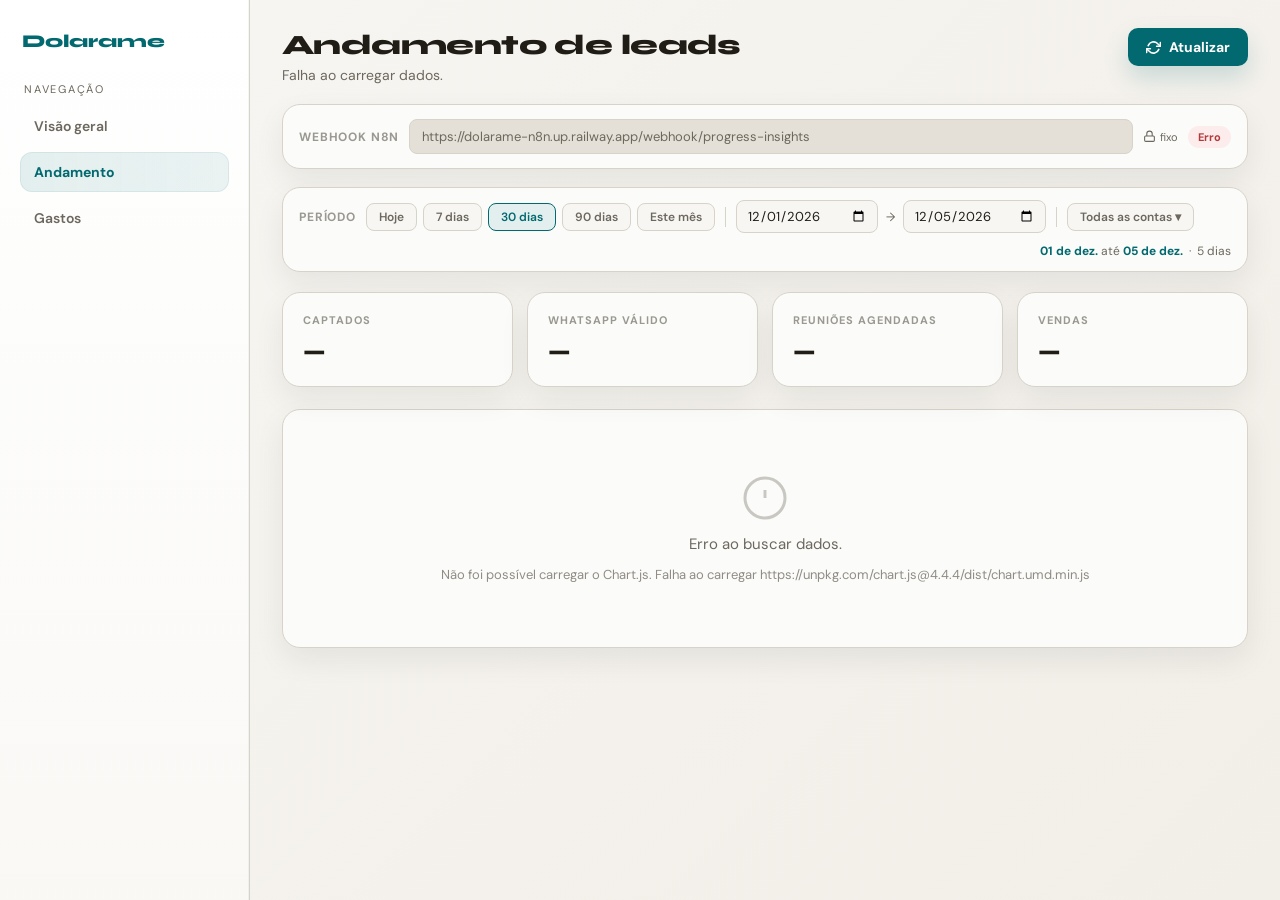
==== andamento/index.html @ 9abc8131 "fix: update preset application to use applyMonthToDate" ====
<!DOCTYPE html>
<html lang="pt-BR" data-theme="light">

<head>
  <meta charset="UTF-8" />
  <meta name="viewport" content="width=device-width, initial-scale=1.0" />
  <title>Dolarame · Andamento de leads</title>
  <link
    href="https://fonts.googleapis.com/css2?family=Syne:wght@400;700;800&family=DM+Sans:ital,wght@0,400;0,500;0,700;1,400&display=swap"
    rel="stylesheet">
  <link rel="stylesheet" href="../shared.css" />
  <style>
    * {
      box-sizing: border-box;
    }

    body {
      margin: 0;
      font-family: 'DM Sans', Arial, sans-serif;
    }

    h1 {
      margin: 0;
      font-family: 'Syne', sans-serif;
      font-size: 28px;
      font-weight: 800;
      letter-spacing: -.01em;
    }

    .sub {
      color: var(--muted);
      margin-top: 4px;
      font-size: 14px;
    }

    .top-actions {
      display: flex;
      align-items: center;
      gap: 12px;
      flex-shrink: 0;
    }

    .last-updated {
      font-size: 12px;
      color: var(--muted);
    }

    .btn-refresh {
      display: inline-flex;
      align-items: center;
      gap: 8px;
      padding: 10px 18px;
      border-radius: 10px;
      background: var(--primary);
      color: #fff;
      font-family: 'DM Sans', sans-serif;
      font-size: 14px;
      font-weight: 700;
      border: none;
      cursor: pointer;
      transition: opacity .15s, transform .1s;
    }

    .btn-refresh:hover {
      opacity: .88;
    }

    .btn-refresh:active {
      transform: scale(.97);
    }

    .btn-refresh:disabled {
      opacity: .55;
      cursor: not-allowed;
    }

    .btn-refresh svg {
      width: 15px;
      height: 15px;
      transition: transform .6s ease;
    }

    .btn-refresh.loading svg {
      animation: spin .7s linear infinite;
    }

    @keyframes spin {
      to {
        transform: rotate(360deg);
      }
    }

    .webhook-bar {
      display: flex;
      align-items: center;
      gap: 10px;
      margin-bottom: 18px;
      padding: 14px 16px;
      background: var(--surface2);
      border: 1px solid var(--border);
      border-radius: var(--radius);
    }

    .webhook-bar label {
      font-size: 12px;
      font-weight: 700;
      text-transform: uppercase;
      letter-spacing: .07em;
      color: #9a9891;
      white-space: nowrap;
    }

    .webhook-bar input {
      flex: 1;
      padding: 8px 12px;
      border: 1px solid var(--border);
      border-radius: 8px;
      background: var(--divider);
      font-family: 'DM Sans', monospace;
      font-size: 13px;
      color: var(--muted);
      outline: none;
      cursor: not-allowed;
    }

    .webhook-lock {
      font-size: 11px;
      color: var(--muted);
      display: flex;
      align-items: center;
      gap: 4px;
      white-space: nowrap;
    }

    .webhook-lock svg {
      width: 13px;
      height: 13px;
    }

    .badge-status {
      font-size: 11px;
      font-weight: 700;
      padding: 4px 10px;
      border-radius: 999px;
      white-space: nowrap;
    }

    .bs-ok {
      background: var(--success-soft);
      color: var(--success);
    }

    .bs-err {
      background: var(--error-soft);
      color: var(--error);
    }

    .bs-idle {
      background: rgba(111, 108, 101, .1);
      color: var(--muted);
    }

    .date-bar {
      display: flex;
      align-items: center;
      gap: 10px;
      margin-bottom: 20px;
      padding: 12px 16px;
      background: var(--surface2);
      border: 1px solid var(--border);
      border-radius: var(--radius);
      flex-wrap: wrap;
    }

    .date-bar label {
      font-size: 12px;
      font-weight: 700;
      text-transform: uppercase;
      letter-spacing: .07em;
      color: #9a9891;
      white-space: nowrap;
    }

    .date-presets {
      display: flex;
      gap: 6px;
      flex-wrap: wrap;
    }

    .preset-btn {
      padding: 5px 12px;
      border-radius: 8px;
      border: 1px solid var(--border);
      background: var(--bg);
      font-family: 'DM Sans', sans-serif;
      font-size: 12px;
      font-weight: 600;
      color: var(--muted);
      cursor: pointer;
      transition: all .15s;
    }

    .preset-btn:hover {
      border-color: var(--primary);
      color: var(--primary);
      background: var(--primary-soft);
    }

    .preset-btn.active {
      background: var(--primary-soft);
      border-color: var(--primary);
      color: var(--primary);
    }

    .date-divider {
      width: 1px;
      height: 20px;
      background: var(--border);
      flex-shrink: 0;
    }

    .date-inputs {
      display: flex;
      align-items: center;
      gap: 8px;
    }

    .date-inputs span {
      font-size: 12px;
      color: var(--muted);
    }

    .date-input {
      padding: 6px 10px;
      border: 1px solid var(--border);
      border-radius: 8px;
      background: var(--bg);
      font-family: 'DM Sans', sans-serif;
      font-size: 13px;
      color: var(--text);
      outline: none;
      transition: border-color .15s;
      cursor: pointer;
    }

    .date-input:focus {
      border-color: var(--primary);
    }

    .date-range-label {
      font-size: 12px;
      color: var(--muted);
      white-space: nowrap;
      margin-left: auto;
    }

    .date-range-label strong {
      color: var(--primary);
      font-weight: 700;
    }

    .account-selector {
      position: relative;
    }

    .account-dropdown {
      display: none;
      position: absolute;
      top: calc(100% + 6px);
      left: 0;
      min-width: 240px;
      max-height: 280px;
      overflow-y: auto;
      background: var(--surface);
      border: 1px solid var(--border);
      border-radius: 10px;
      box-shadow: var(--shadow);
      padding: 8px;
      z-index: 30;
    }

    .account-dropdown.open {
      display: block;
    }

    .account-dropdown-item {
      display: flex;
      align-items: center;
      gap: 8px;
      padding: 7px 8px;
      border-radius: 8px;
      cursor: pointer;
      font-size: 13px;
    }

    .account-dropdown-item:hover {
      background: var(--primary-soft);
    }

    .account-dropdown-item label {
      cursor: pointer;
      flex: 1;
      text-transform: none;
      letter-spacing: normal;
      font-weight: 500;
      color: var(--text);
    }

    .account-dropdown-item input[type="checkbox"] {
      cursor: pointer;
      accent-color: var(--primary);
    }

    .account-dropdown-divider {
      height: 1px;
      background: var(--divider);
      margin: 6px 0;
    }

    .kpis {
      display: grid;
      grid-template-columns: repeat(4, minmax(0, 1fr));
      gap: 14px;
      margin-bottom: 22px;
    }

    .card {
      background: var(--surface2);
      border: 1px solid var(--border);
      border-radius: var(--radius);
      box-shadow: var(--shadow);
    }

    .kpi {
      padding: 20px;
    }

    .kpi .l {
      font-size: 11px;
      text-transform: uppercase;
      letter-spacing: .09em;
      color: #9a9891;
      font-weight: 700;
    }

    .kpi .v {
      font-size: 24px;
      font-weight: 800;
      font-family: 'Syne', sans-serif;
      margin-top: 10px;
    }

    .kpi .m {
      font-size: 13px;
      color: var(--muted);
      margin-top: 6px;
    }

    .section-title {
      font-family: 'Syne', sans-serif;
      font-size: 15px;
      font-weight: 800;
      margin: 30px 0 12px;
      display: flex;
      align-items: center;
      gap: 8px;
    }

    .section-title .n {
      font-size: 11px;
      font-weight: 700;
      color: var(--primary);
      background: var(--primary-soft);
      padding: 2px 8px;
      border-radius: 999px;
    }

    .charts-row {
      display: grid;
      grid-template-columns: 1fr 1fr;
      gap: 14px;
      margin-bottom: 14px;
    }

    .chart-card {
      padding: 18px 18px 10px;
    }

    .chart-card .ch-title {
      font-size: 13px;
      font-weight: 700;
      color: var(--text);
    }

    .chart-card .ch-sub {
      font-size: 12px;
      color: var(--muted);
      margin-top: 2px;
      margin-bottom: 10px;
    }

    .chart-wrap {
      position: relative;
      height: 280px;
    }

    .chart-wrap.tall {
      height: 320px;
    }

    .funnel-card {
      padding: 20px 22px;
      margin-top: 6px;
    }

    .funnel-header {
      display: flex;
      justify-content: space-between;
      align-items: flex-start;
      gap: 12px;
      margin-bottom: 18px;
    }

    /* ── Diagrama Sankey (Apache ECharts) ── */
    .sankey-container {
      width: 100%;
      min-height: 440px;
      overflow-x: auto;
    }

    .sankey-container svg {
      max-width: none;
    }

    .funnel-note {
      font-size: 12px;
      color: var(--muted);
      margin-top: 12px;
    }

    .state-box {
      display: flex;
      flex-direction: column;
      align-items: center;
      justify-content: center;
      gap: 12px;
      padding: 64px 24px;
      color: var(--muted);
      text-align: center;
    }

    .state-box svg {
      opacity: .35;
    }

    .state-box p {
      margin: 0;
      font-size: 15px;
    }

    .state-box small {
      font-size: 13px;
      opacity: .75;
    }

    .spinner-ring {
      width: 40px;
      height: 40px;
      border: 3px solid var(--border);
      border-top-color: var(--primary);
      border-radius: 50%;
      animation: spin .8s linear infinite;
    }

    .skel {
      background: linear-gradient(90deg, #e8e6e1 25%, #f0ede8 50%, #e8e6e1 75%);
      background-size: 200% 100%;
      animation: shimmer 1.4s infinite;
      border-radius: 6px;
      height: 1em;
    }

    .skel-v {
      height: 1.6em;
      width: 70%;
      margin-top: 10px;
    }

    .skel-m {
      height: .9em;
      width: 90%;
      margin-top: 8px;
    }

    @keyframes shimmer {
      to {
        background-position: -200% 0;
      }
    }

    @media (max-width: 980px) {
      .dash {
        grid-template-columns: 1fr;
      }

      .side {
        display: none;
      }

      .kpis {
        grid-template-columns: repeat(2, 1fr);
      }

      .charts-row {
        grid-template-columns: 1fr;
      }
    }
  </style>
</head>

<body>
  <div class="dash">
    <aside class="side">
      <div class="logo">
        <img src="https://www.dolarame.com.br/wp-content/uploads/2022/11/dolarame_logo_verde-claro_verde-escuro.png"
          alt="Dolarame" onerror="this.style.display='none'; this.nextElementSibling.style.display='flex';" />
        <span
          style="display:none; font-family:'Syne',sans-serif; font-size:18px; font-weight:800; color:var(--primary);">Dolarame</span>
      </div>
      <div data-shared-nav></div>
    </aside>

    <main class="main">
      <div class="top">
        <div>
          <h1>Andamento de leads</h1>
          <div class="sub" id="subtitle">Clique em Atualizar para buscar os dados do webhook.</div>
        </div>
        <div class="top-actions">
          <span class="last-updated" id="lastUpdated"></span>
          <button class="btn-refresh" id="btnRefresh" onclick="fetchData()">
            <svg viewBox="0 0 24 24" fill="none" stroke="currentColor" stroke-width="2.5" stroke-linecap="round"
              stroke-linejoin="round">
              <path d="M23 4v6h-6" />
              <path d="M1 20v-6h6" />
              <path d="M3.51 9a9 9 0 0 1 14.85-3.36L23 10M1 14l4.64 4.36A9 9 0 0 0 20.49 15" />
            </svg>
            Atualizar
          </button>
        </div>
      </div>

      <div class="webhook-bar">
        <label>Webhook N8N</label>
        <input type="text" id="webhookUrl" readonly />
        <span class="webhook-lock">
          <svg viewBox="0 0 24 24" fill="none" stroke="currentColor" stroke-width="2">
            <rect x="3" y="11" width="18" height="10" rx="2" />
            <path d="M7 11V7a5 5 0 0 1 10 0v4" />
          </svg>
          fixo
        </span>
        <span class="badge-status bs-idle" id="statusBadge">Aguardando</span>
      </div>

      <div class="date-bar">
        <label>Período</label>
        <div class="date-presets">
          <button class="preset-btn" data-days="0">Hoje</button>
          <button class="preset-btn" data-days="6">7 dias</button>
          <button class="preset-btn active" data-days="29">30 dias</button>
          <button class="preset-btn" data-days="89">90 dias</button>
          <button class="preset-btn" id="btnMonthToDate">Este mês</button>
        </div>
        <div class="date-divider"></div>
        <div class="date-inputs">
          <input type="date" class="date-input" id="startDate" />
          <span>→</span>
          <input type="date" class="date-input" id="endDate" />
        </div>
        <div class="date-divider"></div>
        <div class="account-selector" id="accountSelector">
          <button class="preset-btn" type="button" onclick="toggleAccountDropdown()">
            <span id="accountSelectorLabel">Todas as contas</span> ▾
          </button>
          <div class="account-dropdown" id="accountDropdown">
            <div class="account-dropdown-item">
              <input type="checkbox" id="accountSelectAll" checked onchange="onSelectAllToggle(this)" />
              <label for="accountSelectAll"><strong>Selecionar todas</strong></label>
            </div>
            <div class="account-dropdown-divider"></div>
            <div id="accountCheckboxList"></div>
          </div>
        </div>
        <span class="date-range-label" id="dateRangeLabel"></span>
      </div>

      <div class="kpis" id="kpisArea">
        <div class="card kpi">
          <div class="l">Captados</div>
          <div class="skel skel-v"></div>
          <div class="skel skel-m"></div>
        </div>
        <div class="card kpi">
          <div class="l">WhatsApp válido</div>
          <div class="skel skel-v"></div>
          <div class="skel skel-m"></div>
        </div>
        <div class="card kpi">
          <div class="l">Reuniões agendadas</div>
          <div class="skel skel-v"></div>
          <div class="skel skel-m"></div>
        </div>
        <div class="card kpi">
          <div class="l">Vendas</div>
          <div class="skel skel-v"></div>
          <div class="skel skel-m"></div>
        </div>
      </div>

      <div id="contentArea">
        <div class="card">
          <div class="state-box">
            <svg width="48" height="48" viewBox="0 0 24 24" fill="none" stroke="currentColor" stroke-width="1.5">
              <path d="M3 3h18v18H3z" rx="2" />
              <path d="M3 9h18M9 21V9" />
            </svg>
            <p>Nenhum dado carregado.</p>
            <small>Clique em Atualizar para buscar os dados do webhook.</small>
          </div>
        </div>
      </div>
    </main>
  </div>

  <script src="../shared-menu.js"></script>
  <script>
    const STATIC_WEBHOOK_URL = 'https://dolarame-n8n.up.railway.app/webhook/progress-insights';
    const brl = v => 'R$ ' + Number(v || 0).toLocaleString('pt-BR', { minimumFractionDigits: 2, maximumFractionDigits: 2 });
    const int = v => Number(v || 0).toLocaleString('pt-BR');
    const PALETTE = ['#01696f', '#a85600', '#437a22', '#a13544', '#5b4b8a', '#2f7a7a', '#7a3b2e', '#556b2f', '#8a4b6f', '#3a6ea5'];
    const withAlpha = (hex, a) => { const r = parseInt(hex.slice(1, 3), 16), g = parseInt(hex.slice(3, 5), 16), b = parseInt(hex.slice(5, 7), 16); return `rgba(${r},${g},${b},${a})`; };

    let chartInstances = {};
    let rawPayloads = [];
    let allAccountIds = [];
    let selectedAccountIds = new Set();
    let echartsInstance = null;

    function destroyChart(id) { if (chartInstances[id]) { chartInstances[id].destroy(); delete chartInstances[id]; } }

    function accountKey(item) {
      return (item.account?.id || item.account?.name || 'default').toString();
    }

    function buildAccountOptions(payloads) {
      const map = new Map();
      payloads.forEach(item => {
        const key = accountKey(item);
        if (!map.has(key)) map.set(key, item.account?.name || 'Conta padrão');
      });
      return Array.from(map.entries()).map(([id, name]) => ({ id, name }));
    }

    function initAccountSelector(payloads) {
      const options = buildAccountOptions(payloads);
      allAccountIds = options.map(o => o.id);
      selectedAccountIds = new Set(allAccountIds);

      const list = document.getElementById('accountCheckboxList');
      list.innerHTML = options.map(opt => `
        <div class="account-dropdown-item">
          <input type="checkbox" class="account-checkbox" value="${opt.id}" id="acc-${opt.id}" checked />
          <label for="acc-${opt.id}">${opt.name}</label>
        </div>
      `).join('');

      list.querySelectorAll('.account-checkbox').forEach(cb => cb.addEventListener('change', onAccountCheckboxChange));
      document.getElementById('accountSelectAll').checked = true;
      updateAccountSelectorLabel(options);
    }

    async function onAccountCheckboxChange() {
      selectedAccountIds = new Set(Array.from(document.querySelectorAll('.account-checkbox:checked')).map(cb => cb.value));
      document.getElementById('accountSelectAll').checked = selectedAccountIds.size === allAccountIds.length;
      updateAccountSelectorLabel(buildAccountOptions(rawPayloads));
      await applyFiltersAndRender();
    }

    async function onSelectAllToggle(checkbox) {
      document.querySelectorAll('.account-checkbox').forEach(cb => { cb.checked = checkbox.checked; });
      selectedAccountIds = checkbox.checked ? new Set(allAccountIds) : new Set();
      updateAccountSelectorLabel(buildAccountOptions(rawPayloads));
      await applyFiltersAndRender();
    }

    function updateAccountSelectorLabel(options) {
      const label = document.getElementById('accountSelectorLabel');
      if (selectedAccountIds.size === 0) {
        label.textContent = 'Nenhuma conta';
      } else if (selectedAccountIds.size === allAccountIds.length) {
        label.textContent = 'Todas as contas';
      } else if (selectedAccountIds.size === 1) {
        const id = Array.from(selectedAccountIds)[0];
        const opt = options.find(o => o.id === id);
        label.textContent = opt ? opt.name : '1 conta';
      } else {
        label.textContent = `${selectedAccountIds.size} contas selecionadas`;
      }
    }

    function toggleAccountDropdown() {
      document.getElementById('accountDropdown').classList.toggle('open');
    }

    function closeAccountDropdown() {
      document.getElementById('accountDropdown').classList.remove('open');
    }

    function getFilteredPayloads() {
      if (allAccountIds.length === 0) return rawPayloads;
      return rawPayloads.filter(item => selectedAccountIds.has(accountKey(item)));
    }

    // Monta o layout completo (card do sankey + linhas de gráficos) em uma
    // única atribuição de innerHTML, para não destruir o gráfico ECharts
    // que será injetado depois via manipulação direta do DOM.
    function buildContentLayout(metrics) {
      document.getElementById('contentArea').innerHTML = `
        <div class="card funnel-card">
          <div class="funnel-header">
            <div>
              <div class="ch-title">Fluxo de progresso dos leads</div>
            </div>
            <div class="badge-status bs-ok">${int(metrics.totals.captured)} captados</div>
          </div>
          <div id="sankeyContainer" class="sankey-container">
            <div class="state-box">
              <div class="spinner-ring"></div>
              <p>Montando o diagrama…</p>
            </div>
          </div>
          <div class="funnel-note">A espessura de cada fluxo representa a quantidade de leads que percorreu aquele caminho.</div>
        </div>

        <div class="section-title"><span class="n">1</span> Captação por campanha e conjunto</div>
        <div class="charts-row">
          <div class="card chart-card">
            <div class="ch-title">Captação por campanha</div>
            <div class="ch-sub">Total de captações por campanha</div>
            <div class="chart-wrap"><canvas id="campaignChart"></canvas></div>
          </div>
          <div class="card chart-card">
            <div class="ch-title">Captação por conjunto</div>
            <div class="ch-sub">Total de captações por conjunto de anúncios</div>
            <div class="chart-wrap"><canvas id="setChart"></canvas></div>
          </div>
        </div>
        <div class="section-title"><span class="n">2</span> Captação por criativo</div>
        <div class="card chart-card">
          <div class="ch-title">Captação por criativo</div>
          <div class="ch-sub">Captações por anúncio/criativo</div>
          <div class="chart-wrap"><canvas id="creativeChart"></canvas></div>
        </div>
      `;
    }

    async function applyFiltersAndRender() {
      const filtered = getFilteredPayloads();
      const metrics = aggregateMetrics(filtered);
      renderKPIs(metrics);
      buildContentLayout(metrics);
      renderCharts(metrics);
      await renderSankey(metrics);
    }

    // ── Carregamento dinâmico do Chart.js (com fallback entre CDNs) ────
    const CHART_CDN_URLS = [
      'https://cdnjs.cloudflare.com/ajax/libs/Chart.js/4.4.4/chart.umd.min.js',
      'https://cdn.jsdelivr.net/npm/chart.js@4.4.4/dist/chart.umd.min.js',
      'https://unpkg.com/chart.js@4.4.4/dist/chart.umd.min.js'
    ];
    let chartLoadPromise = null;
    function loadScriptOnce(src) {
      return new Promise((resolve, reject) => {
        const s = document.createElement('script');
        s.src = src;
        s.onload = () => resolve();
        s.onerror = () => reject(new Error('Falha ao carregar ' + src));
        document.head.appendChild(s);
      });
    }
    async function ensureChartLoaded() {
      if (window.Chart) return;
      if (chartLoadPromise) return chartLoadPromise;
      chartLoadPromise = (async () => {
        let lastErr = null;
        for (const url of CHART_CDN_URLS) {
          try { await loadScriptOnce(url); if (window.Chart) return; } catch (e) { lastErr = e; }
        }
        throw new Error('Não foi possível carregar o Chart.js. ' + (lastErr ? lastErr.message : ''));
      })();
      return chartLoadPromise;
    }

    // ── Carregamento dinâmico do Apache ECharts (com fallback entre CDNs) ──
    const ECHARTS_CDN_URLS = [
      'https://cdnjs.cloudflare.com/ajax/libs/echarts/5.5.1/echarts.min.js',
      'https://cdn.jsdelivr.net/npm/echarts@5/dist/echarts.min.js',
      'https://unpkg.com/echarts@5/dist/echarts.min.js'
    ];
    let echartsLoadPromise = null;
    async function ensureEChartsLoaded() {
      if (window.echarts) return;
      if (echartsLoadPromise) return echartsLoadPromise;
      echartsLoadPromise = (async () => {
        let lastErr = null;
        for (const url of ECHARTS_CDN_URLS) {
          try { await loadScriptOnce(url); if (window.echarts) return; } catch (e) { lastErr = e; }
        }
        throw new Error('Não foi possível carregar o Apache ECharts. Verifique se o domínio cdnjs.cloudflare.com / cdn.jsdelivr.net / unpkg.com não está bloqueado neste ambiente.' + (lastErr ? ' Detalhe: ' + lastErr.message : ''));
      })();
      return echartsLoadPromise;
    }

    function normalizePayloads(raw) {
      let arr = Array.isArray(raw) ? raw : [raw];
      arr = arr.map(p => (p && p.json) ? p.json : p);
      const flat = [];
      arr.forEach(p => {
        if (!p) return;
        if (Array.isArray(p.data)) {
          p.data.forEach(item => flat.push(item));
        } else {
          flat.push(p);
        }
      });
      return flat.filter(p => p && p.campaign && p.ad_sets);
    }

    function aggregateMetrics(payloads) {
      const totals = {
        captured: 0,
        whatsapp: 0,
        noWhatsapp: 0,
        socialSeller: 0,
        repliedWhatsapp: 0,
        hot: 0,
        warm: 0,
        coldQualified: 0,
        coldDisqualified: 0,
        meetingScheduled: 0,
        meetingDone: 0,
        sold: 0,
        converted: 0
      };
      const campaignMap = new Map();
      const setMap = new Map();
      const creativeMap = new Map();

      function addValue(map, key, amount) {
        if (!map.has(key)) map.set(key, { label: key, value: 0 });
        map.get(key).value += Number(amount || 0);
      }

      payloads.forEach(item => {
        const setResume = item.ad_sets?.resume || {};
        totals.captured += Number(setResume.capturedCount || 0);
        totals.whatsapp += Number(setResume.hasWhatsappCount || 0);
        totals.noWhatsapp += Number(setResume.noWhatsappCount || 0);
        totals.socialSeller += Number(setResume.socialSellerContactCount || 0);
        totals.repliedWhatsapp += Number(setResume.repliedWhatsappCount || 0);
        totals.hot += Number(setResume.hotLeadCount || 0);
        totals.warm += Number(setResume.warmLeadCount || 0);
        totals.coldQualified += Number(setResume.coldQualifiedLeadCount || 0);
        totals.coldDisqualified += Number(setResume.coldDisqualifiedLeadCount || 0);
        totals.meetingScheduled += Number(setResume.meetingScheduledCount || 0);
        totals.meetingDone += Number(setResume.meetingDoneCount || 0);
        totals.sold += Number(setResume.soldCount || 0);
        totals.converted += Number(setResume.totalConverted || 0);

        addValue(campaignMap, item.campaign?.name || 'Sem campanha', setResume.capturedCount || 0);
        addValue(setMap, item.ad_sets?.name || 'Sem conjunto', setResume.capturedCount || 0);

        (item.ads || []).forEach(ad => {
          const adResume = ad.resume || {};
          addValue(creativeMap, ad.name || 'Sem criativo', adResume.capturedCount || 0);
        });
      });

      return {
        totals,
        campaignSeries: Array.from(campaignMap.values()).sort((a, b) => b.value - a.value),
        setSeries: Array.from(setMap.values()).sort((a, b) => b.value - a.value),
        creativeSeries: Array.from(creativeMap.values()).sort((a, b) => b.value - a.value)
      };
    }

    function renderKPIs(metrics) {
      document.getElementById('kpisArea').innerHTML = `
        <div class="card kpi"><div class="l">Captados</div><div class="v">${int(metrics.totals.captured)}</div><div class="m">captações registradas</div></div>
        <div class="card kpi"><div class="l">WhatsApp válido</div><div class="v">${int(metrics.totals.whatsapp)}</div><div class="m">contatos com WhatsApp válido</div></div>
        <div class="card kpi"><div class="l">Reuniões agendadas</div><div class="v">${int(metrics.totals.meetingScheduled)}</div><div class="m">reuniões marcadas</div></div>
        <div class="card kpi"><div class="l">Vendas</div><div class="v">${int(metrics.totals.sold || metrics.totals.converted)}</div><div class="m">conversões fechadas</div></div>
      `;
    }

    // ── Diagrama Sankey do fluxo de leads (Apache ECharts) ──────────────
    // Fluxo em colunas por etapa: captação → WhatsApp válido / inválido
    // → respondeu mensagem / social seller → reunião → qualificação e compra.
    const SANKEY_NODE_COLORS = {
      'Captados': '#01696f',
      'WhatsApp válido': '#0f8c91',
      'WhatsApp inválido': '#a13544',
      'Respondeu mensagem': '#9b6c00',
      'Contato com o Social Seller': '#b36b00',
      'Marcou reunião': '#a85600',
      'Reunião realizada': '#5b4b8a',
      'Quente': '#437a22',
      'Morno': '#7c9b27',
      'Frio qualificado': '#2f7a7a',
      'Frio desqualificado': '#7a3b2e',
      'Realizou compra': '#01696f'
    };

    function buildSankeyData(metrics) {
      const t = metrics.totals;
      const edges = [];
      const addEdge = (source, target, value) => {
        const v = Math.max(0, Math.round(value || 0));
        if (v > 0) edges.push({ source, target, value: v });
      };

      const whatsappValid = Math.max(0, t.whatsapp);
      const whatsappInvalid = Math.max(0, t.noWhatsapp);
      const replied = Math.max(0, t.repliedWhatsapp);
      const socialSeller = Math.max(0, t.socialSeller);
      const scheduled = Math.max(0, t.meetingScheduled);
      const done = Math.max(0, t.meetingDone);
      const hot = Math.max(0, t.hot);
      const warm = Math.max(0, t.warm);
      const coldQualified = Math.max(0, t.coldQualified);
      const coldDisqualified = Math.max(0, t.coldDisqualified);
      const purchased = Math.max(0, t.sold || t.converted);

      addEdge('Captados', 'WhatsApp válido', whatsappValid);
      addEdge('Captados', 'WhatsApp inválido', whatsappInvalid);

      addEdge('WhatsApp válido', 'Respondeu mensagem', replied);
      addEdge('WhatsApp válido', 'Contato com o Social Seller', socialSeller);

      addEdge('Respondeu mensagem', 'Marcou reunião', Math.min(scheduled, replied));
      addEdge('Marcou reunião', 'Reunião realizada', Math.min(done, scheduled));

      addEdge('Reunião realizada', 'Quente', hot);
      addEdge('Reunião realizada', 'Morno', warm);
      addEdge('Reunião realizada', 'Frio qualificado', coldQualified);
      addEdge('Reunião realizada', 'Frio desqualificado', coldDisqualified);
      addEdge('Reunião realizada', 'Realizou compra', purchased);

      addEdge('Quente', 'Realizou compra', purchased);
      addEdge('Morno', 'Realizou compra', purchased);
      addEdge('Frio qualificado', 'Realizou compra', purchased);
      addEdge('Frio desqualificado', 'Realizou compra', purchased);

      const usedNames = new Set();
      edges.forEach(e => { usedNames.add(e.source); usedNames.add(e.target); });

      const nodes = Array.from(usedNames).map(name => ({
        name,
        x: getNodeX(name),
        y: getNodeY(name),
        itemStyle: { color: SANKEY_NODE_COLORS[name] || '#5b5850' }
      }));

      return { nodes, edges };
    }

    function getNodeX(name) {
      const columns = {
        'Captados': 0.02,
        'WhatsApp válido': 0.25,
        'WhatsApp inválido': 0.25,
        'Respondeu mensagem': 0.48,
        'Contato com o Social Seller': 0.48,
        'Marcou reunião': 0.71,
        'Reunião realizada': 0.84,
        'Quente': 0.96,
        'Morno': 0.96,
        'Frio qualificado': 0.96,
        'Frio desqualificado': 0.96,
        'Realizou compra': 0.96
      };
      return columns[name] ?? 0.5;
    }

    function getNodeY(name) {
      const rows = {
        'Captados': 0.5,
        'WhatsApp válido': 0.28,
        'WhatsApp inválido': 0.72,
        'Respondeu mensagem': 0.36,
        'Contato com o Social Seller': 0.42,
        'Marcou reunião': 0.45,
        'Reunião realizada': 0.45,
        'Quente': 0.12,
        'Morno': 0.34,
        'Frio qualificado': 0.56,
        'Frio desqualificado': 0.78,
        'Realizou compra': 0.9
      };
      return rows[name] ?? 0.5;
    }

    async function renderSankey(metrics) {
      const container = document.getElementById('sankeyContainer');
      if (!container) return;

      const data = buildSankeyData(metrics);

      if (data.edges.length === 0) {
        container.innerHTML = `
          <div class="state-box">
            <svg width="40" height="40" viewBox="0 0 24 24" fill="none" stroke="currentColor" stroke-width="1.5"><path d="M3 3h18v18H3z" rx="2" /><path d="M3 9h18M9 21V9" /></svg>
            <p>Sem dados suficientes para montar o fluxo.</p>
            <small>Ajuste o período ou as contas selecionadas.</small>
          </div>`;
        return;
      }

      try {
        await ensureEChartsLoaded();
      } catch (err) {
        container.innerHTML = `
          <div class="state-box">
            <svg width="40" height="40" viewBox="0 0 24 24" fill="none" stroke="currentColor" stroke-width="1.5"><circle cx="12" cy="12" r="10" /><line x1="12" y1="8" x2="12" y2="12" /><line x1="12" y1="16" x2="12.01" y2="16" /></svg>
            <p>Não foi possível carregar o diagrama.</p>
            <small>${err.message}</small>
          </div>`;
        return;
      }

      container.innerHTML = '';

      try {
        if (echartsInstance) { echartsInstance.dispose(); echartsInstance = null; }
        echartsInstance = echarts.init(container);

        const option = {
          backgroundColor: 'transparent',
          tooltip: {
            trigger: 'item',
            triggerOn: 'mousemove',
            backgroundColor: '#28251d',
            borderWidth: 0,
            padding: 10,
            textStyle: { color: '#f7f6f2', fontFamily: 'DM Sans', fontSize: 12 },
            formatter: (params) => {
              if (params.dataType === 'edge') {
                const v = int(params.data.value);
                return `<strong>${params.data.source}</strong> → <strong>${params.data.target}</strong><br/>${v} lead${params.data.value !== 1 ? 's' : ''}`;
              }
              return `<strong>${params.name}</strong>`;
            }
          },
          series: [{
            type: 'sankey',
            layout: 'none',
            nodeAlign: 'left',
            emphasis: { focus: 'adjacency' },
            nodeWidth: 18,
            nodeGap: 18,
            draggable: false,
            layoutIterations: 80,
            label: {
              color: '#28251d',
              fontFamily: 'DM Sans',
              fontWeight: 600,
              fontSize: 12
            },
            lineStyle: { color: 'gradient', curveness: 0.5, opacity: 0.35 },
            itemStyle: { borderWidth: 0 },
            data: data.nodes,
            links: data.edges
          }]
        };

        echartsInstance.setOption(option);
      } catch (err) {
        container.innerHTML = `
          <div class="state-box">
            <svg width="40" height="40" viewBox="0 0 24 24" fill="none" stroke="currentColor" stroke-width="1.5"><circle cx="12" cy="12" r="10" /><line x1="12" y1="8" x2="12" y2="12" /><line x1="12" y1="16" x2="12.01" y2="16" /></svg>
            <p>Erro ao renderizar o diagrama.</p>
            <small>${err.message}</small>
          </div>`;
      }
    }

    window.addEventListener('resize', () => {
      if (echartsInstance) echartsInstance.resize();
    });

    // ── Gráficos de barra (Chart.js) ────────────────────────────────────
    function buildBarChart(canvasId, items, label, color) {
      destroyChart(canvasId);
      const ctx = document.getElementById(canvasId).getContext('2d');
      chartInstances[canvasId] = new Chart(ctx, {
        type: 'bar',
        data: {
          labels: items.map(it => it.label),
          datasets: [{
            label,
            data: items.map(it => Number(it.value || 0)),
            backgroundColor: withAlpha(color, .55),
            borderColor: color,
            borderWidth: 1.5,
            borderRadius: 6,
            maxBarThickness: 42
          }]
        },
        options: {
          responsive: true,
          maintainAspectRatio: false,
          interaction: { mode: 'index', intersect: false },
          plugins: {
            legend: { display: false },
            tooltip: {
              backgroundColor: '#28251d',
              padding: 10,
              titleFont: { family: 'DM Sans', weight: '700' },
              bodyFont: { family: 'DM Sans' },
              callbacks: {
                title: (ctxItems) => ctxItems[0]?.label || '',
                label: (item) => `${label}: ${int(item.raw)}`
              }
            }
          },
          scales: {
            y: { beginAtZero: true, ticks: { callback: v => int(v), font: { family: 'DM Sans', size: 11 } }, grid: { color: '#dcd9d5' } },
            x: {
              ticks: {
                font: { family: 'DM Sans', size: 11 },
                maxRotation: 0,
                minRotation: 0,
                autoSkip: true,
                callback: function (value) {
                  const label = this.getLabelForValue(value);
                  return label.length > 14 ? label.slice(0, 13) + '…' : label;
                }
              },
              grid: { display: false }
            }
          }
        }
      });
    }

    function renderCharts(metrics) {
      const campaignItems = metrics.campaignSeries.slice(0, 10);
      const setItems = metrics.setSeries.slice(0, 10);
      const creativeItems = metrics.creativeSeries.slice(0, 10);

      ensureChartLoaded().then(() => {
        buildBarChart('campaignChart', campaignItems, 'Captações', '#01696f');
        buildBarChart('setChart', setItems, 'Captações', '#a85600');
        buildBarChart('creativeChart', creativeItems, 'Captações', '#5b4b8a');
      }).catch(err => {
        ['campaignChart', 'setChart', 'creativeChart'].forEach(id => {
          const canvas = document.getElementById(id);
          if (canvas) {
            const wrap = canvas.closest('.chart-wrap');
            if (wrap) wrap.innerHTML = `<div class="state-box"><p>Erro ao carregar gráfico.</p><small>${err.message}</small></div>`;
          }
        });
      });
    }

    async function fetchData() {
      const btn = document.getElementById('btnRefresh');
      const badge = document.getElementById('statusBadge');
      const sub = document.getElementById('subtitle');

      btn.disabled = true;
      btn.classList.add('loading');
      badge.textContent = 'Carregando…';
      badge.className = 'badge-status bs-idle';

      document.getElementById('contentArea').innerHTML = `
        <div class="card">
          <div class="state-box">
            <div class="spinner-ring"></div>
            <p>Buscando dados no webhook…</p>
            <small>Isso pode levar alguns segundos.</small>
          </div>
        </div>
      `;
      document.getElementById('kpisArea').innerHTML = `
        <div class="card kpi"><div class="l">Captados</div><div class="skel skel-v"></div><div class="skel skel-m"></div></div>
        <div class="card kpi"><div class="l">WhatsApp válido</div><div class="skel skel-v"></div><div class="skel skel-m"></div></div>
        <div class="card kpi"><div class="l">Reuniões agendadas</div><div class="skel skel-v"></div><div class="skel skel-m"></div></div>
        <div class="card kpi"><div class="l">Vendas</div><div class="skel skel-v"></div><div class="skel skel-m"></div></div>
      `;

      try {
        await ensureChartLoaded();
        const res = await fetch(STATIC_WEBHOOK_URL, {
          method: 'POST',
          headers: { 'Content-Type': 'application/json' },
          body: JSON.stringify({
            source: 'dolarame-andamento',
            timestamp: new Date().toISOString(),
            startDate: document.getElementById('startDate').value,
            endDate: document.getElementById('endDate').value
          })
        });
        if (!res.ok) throw new Error(`HTTP ${res.status}`);
        const raw = await res.json();
        rawPayloads = normalizePayloads(raw);
        if (rawPayloads.length === 0) throw new Error('Resposta sem dados válidos.');

        initAccountSelector(rawPayloads);
        await applyFiltersAndRender();

        const now = new Date().toLocaleTimeString('pt-BR', { hour: '2-digit', minute: '2-digit' });
        document.getElementById('lastUpdated').textContent = `Atualizado às ${now}`;
        badge.textContent = 'OK';
        badge.className = 'badge-status bs-ok';
        sub.textContent = `${rawPayloads.length} item${rawPayloads.length !== 1 ? 's' : ''} carregado${rawPayloads.length !== 1 ? 's' : ''} do webhook.`;
      } catch (err) {
        document.getElementById('contentArea').innerHTML = `
          <div class="card">
            <div class="state-box">
              <svg width="48" height="48" viewBox="0 0 24 24" fill="none" stroke="currentColor" stroke-width="1.5"><circle cx="12" cy="12" r="10" /><line x1="12" y1="8" x2="12" y2="12" /><line x1="12" y1="16" x2="12.01" y2="16" /></svg>
              <p>Erro ao buscar dados.</p>
              <small>${err.message}</small>
            </div>
          </div>
        `;
        document.getElementById('kpisArea').innerHTML = `
          <div class="card kpi"><div class="l">Captados</div><div class="v">—</div></div>
          <div class="card kpi"><div class="l">WhatsApp válido</div><div class="v">—</div></div>
          <div class="card kpi"><div class="l">Reuniões agendadas</div><div class="v">—</div></div>
          <div class="card kpi"><div class="l">Vendas</div><div class="v">—</div></div>
        `;
        badge.textContent = 'Erro';
        badge.className = 'badge-status bs-err';
        sub.textContent = 'Falha ao carregar dados.';
      } finally {
        btn.disabled = false;
        btn.classList.remove('loading');
      }
    }

    function toLocalISO(date) {
      const y = date.getFullYear();
      const m = String(date.getMonth() + 1).padStart(2, '0');
      const d = String(date.getDate()).padStart(2, '0');
      return `${y}-${m}-${d}`;
    }

    function applyPreset(days) {
      const end = new Date();
      const start = new Date();
      start.setDate(start.getDate() - days);
      document.getElementById('startDate').value = toLocalISO(start);
      document.getElementById('endDate').value = toLocalISO(end);
      updateRangeLabel();
    }

    function applyMonthToDate() {
      const end = new Date();
      const start = new Date(end.getFullYear(), end.getMonth(), 1);
      document.getElementById('startDate').value = toLocalISO(start);
      document.getElementById('endDate').value = toLocalISO(end);
      updateRangeLabel();
    }

    function updateRangeLabel() {
      const start = document.getElementById('startDate').value;
      const end = document.getElementById('endDate').value;
      const lbl = document.getElementById('dateRangeLabel');
      if (!start || !end) { lbl.innerHTML = ''; return; }
      const fmt = d => new Date(d + 'T00:00:00').toLocaleDateString('pt-BR', { day: '2-digit', month: 'short' });
      const diffDays = Math.round((new Date(end) - new Date(start)) / 86400000) + 1;
      lbl.innerHTML = `<strong>${fmt(start)}</strong> até <strong>${fmt(end)}</strong> &nbsp;·&nbsp; ${diffDays} dia${diffDays !== 1 ? 's' : ''}`;
    }

    function syncPresetButtons() {
      const start = document.getElementById('startDate').value;
      const end = document.getElementById('endDate').value;
      if (!start || !end) return;
      const today = new Date(); today.setHours(0, 0, 0, 0);

      let anyDaysMatch = false;
      document.querySelectorAll('.preset-btn[data-days]').forEach(btn => {
        const d = parseInt(btn.dataset.days);
        const expectedStart = new Date(today);
        expectedStart.setDate(today.getDate() - d);
        const matches = toLocalISO(expectedStart) === start && toLocalISO(today) === end;
        btn.classList.toggle('active', matches);
        if (matches) anyDaysMatch = true;
      });

      const monthBtn = document.getElementById('btnMonthToDate');
      if (monthBtn) {
        const monthStart = new Date(today.getFullYear(), today.getMonth(), 1);
        const isMonthToDate = toLocalISO(monthStart) === start && toLocalISO(today) === end;
        monthBtn.classList.toggle('active', isMonthToDate && !anyDaysMatch);
      }
    }

    function onDateChange() {
      updateRangeLabel();
      syncPresetButtons();
      const start = document.getElementById('startDate').value;
      const end = document.getElementById('endDate').value;
      if (start && end && start <= end) fetchData();
    }

    window.addEventListener('DOMContentLoaded', () => {
      document.getElementById('webhookUrl').value = STATIC_WEBHOOK_URL;

      const savedStart = localStorage.getItem('dolarame_andamento_start_date');
      const savedEnd = localStorage.getItem('dolarame_andamento_end_date');
      if (savedStart && savedEnd) {
        document.getElementById('startDate').value = savedStart;
        document.getElementById('endDate').value = savedEnd;
        updateRangeLabel();
        syncPresetButtons();
      } else {
        applyMonthToDate();
      }

      document.querySelectorAll('.preset-btn[data-days]').forEach(btn => {
        btn.addEventListener('click', () => {
          const days = parseInt(btn.dataset.days);
          applyPreset(days);
          document.querySelectorAll('.preset-btn[data-days], #btnMonthToDate').forEach(b => b.classList.remove('active'));
          btn.classList.add('active');
          fetchData();
        });
      });

      const monthBtn = document.getElementById('btnMonthToDate');
      if (monthBtn) {
        monthBtn.addEventListener('click', () => {
          applyMonthToDate();
          document.querySelectorAll('.preset-btn[data-days], #btnMonthToDate').forEach(b => b.classList.remove('active'));
          monthBtn.classList.add('active');
          fetchData();
        });
      }

      document.getElementById('startDate').addEventListener('change', () => {
        localStorage.setItem('dolarame_andamento_start_date', document.getElementById('startDate').value);
        onDateChange();
      });
      document.getElementById('endDate').addEventListener('change', () => {
        localStorage.setItem('dolarame_andamento_end_date', document.getElementById('endDate').value);
        onDateChange();
      });

      fetchData();
    });

    document.addEventListener('click', (e) => {
      const selector = document.getElementById('accountSelector');
      if (selector && !selector.contains(e.target)) {
        closeAccountDropdown();
      }
    });
  </script>
</body>

</html>
---- shared.css ----
:root {
  --bg: #f7f6f2;
  --surface: #f9f8f5;
  --surface-strong: #ffffff;
  --surface2: #fbfbf9;
  --border: #d8d3c9;
  --divider: #e5e0d7;
  --text: #201c16;
  --muted: #6d685e;
  --primary: #01696f;
  --primary-soft: #e3efee;
  --accent: #0f8c91;
  --success: #2d7a2d;
  --success-soft: #e9f7ea;
  --error: #b23a3a;
  --error-soft: #fdecec;
  --radius: 18px;
  --shadow: 0 12px 30px rgba(20, 24, 29, 0.07);
}

body {
  background: linear-gradient(135deg, #f7f6f2 0%, #f2eee8 100%);
  color: var(--text);
}

.dash {
  display: grid;
  grid-template-columns: 250px 1fr;
  min-height: 100vh;
  background: transparent;
}

.side {
  position: sticky;
  top: 0;
  height: 100vh;
  padding: 24px 20px;
  border-right: 1px solid var(--border);
  background: linear-gradient(180deg, rgba(255, 255, 255, 0.96), rgba(249, 248, 245, 0.96));
  backdrop-filter: blur(12px);
  box-shadow: inset -1px 0 0 rgba(1, 105, 111, 0.05);
}

.logo {
  display: flex;
  align-items: center;
  gap: 10px;
  margin-bottom: 16px;
  padding: 6px 2px;
}

.logo img {
  height: 48px;
  width: auto;
  object-fit: contain;
  filter: drop-shadow(0 4px 10px rgba(1, 105, 111, 0.16));
}

.navt {
  font-size: 11px;
  letter-spacing: 0.16em;
  text-transform: uppercase;
  color: var(--muted);
  margin: 24px 0 10px;
  padding-left: 4px;
}

.nav a {
  display: flex;
  align-items: center;
  gap: 8px;
  padding: 11px 14px;
  border-radius: 12px;
  color: var(--muted);
  text-decoration: none;
  margin-bottom: 6px;
  font-size: 14px;
  font-weight: 600;
  transition: all 180ms ease;
}

.nav a:hover {
  background: rgba(1, 105, 111, 0.08);
  color: var(--primary);
  transform: translateX(2px);
}

.nav a.active {
  background: linear-gradient(90deg, var(--primary-soft), rgba(1, 105, 111, 0.08));
  color: var(--primary);
  font-weight: 700;
  box-shadow: inset 0 0 0 1px rgba(1, 105, 111, 0.08);
}

.main {
  padding: 28px 32px;
}

.top {
  display: flex;
  justify-content: space-between;
  align-items: flex-start;
  margin-bottom: 20px;
  gap: 16px;
}

.top h1 {
  margin: 0;
  font-family: 'Syne', sans-serif;
  letter-spacing: -0.02em;
}

.sub {
  color: var(--muted);
  margin-top: 6px;
  font-size: 14px;
}

.card {
  background: rgba(255, 255, 255, 0.94);
  border: 1px solid var(--border);
  border-radius: var(--radius);
  box-shadow: var(--shadow);
}

.btn-refresh {
  box-shadow: 0 12px 24px rgba(1, 105, 111, 0.18);
}

.webhook-bar,
.date-bar {
  background: rgba(255, 255, 255, 0.9);
  border: 1px solid var(--divider);
  border-radius: 18px;
  box-shadow: var(--shadow);
}

.kpi {
  padding: 20px;
}

.table-card {
  overflow: auto;
}

.table-card th {
  background: var(--surface);
}

@media (max-width: 980px) {
  .dash {
    grid-template-columns: 1fr;
  }

  .side {
    display: none;
  }

  .main {
    padding: 20px;
  }
}
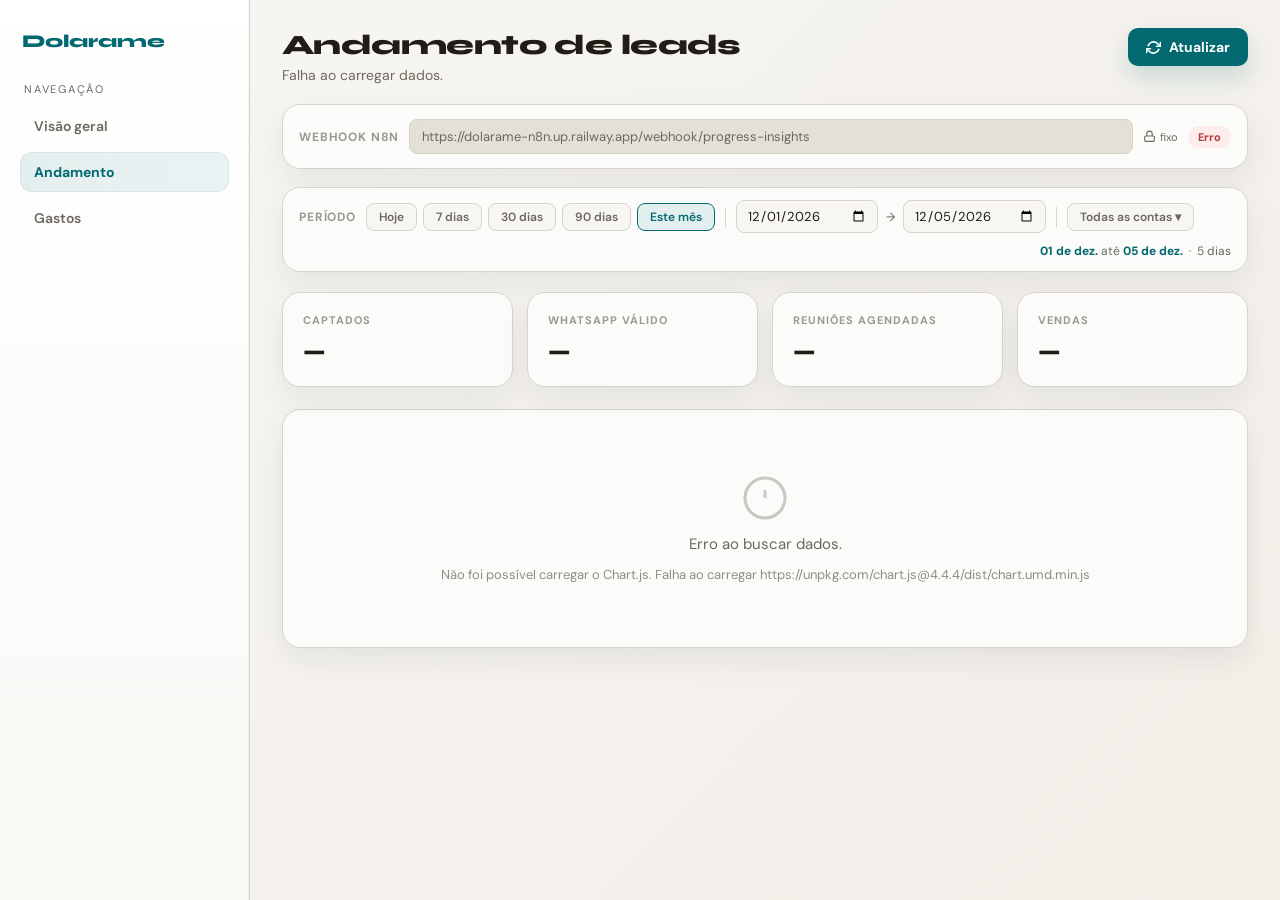
==== commit 4dae0c01: "style: ajust button active" ====
--- a/andamento/index.html
+++ b/andamento/index.html
@@ -568,9 +568,9 @@
         <div class="date-presets">
           <button class="preset-btn" data-days="0">Hoje</button>
           <button class="preset-btn" data-days="6">7 dias</button>
-          <button class="preset-btn active" data-days="29">30 dias</button>
+          <button class="preset-btn" data-days="29">30 dias</button>
           <button class="preset-btn" data-days="89">90 dias</button>
-          <button class="preset-btn" id="btnMonthToDate">Este mês</button>
+          <button class="preset-btn active" id="btnMonthToDate">Este mês</button>
         </div>
         <div class="date-divider"></div>
         <div class="date-inputs">
